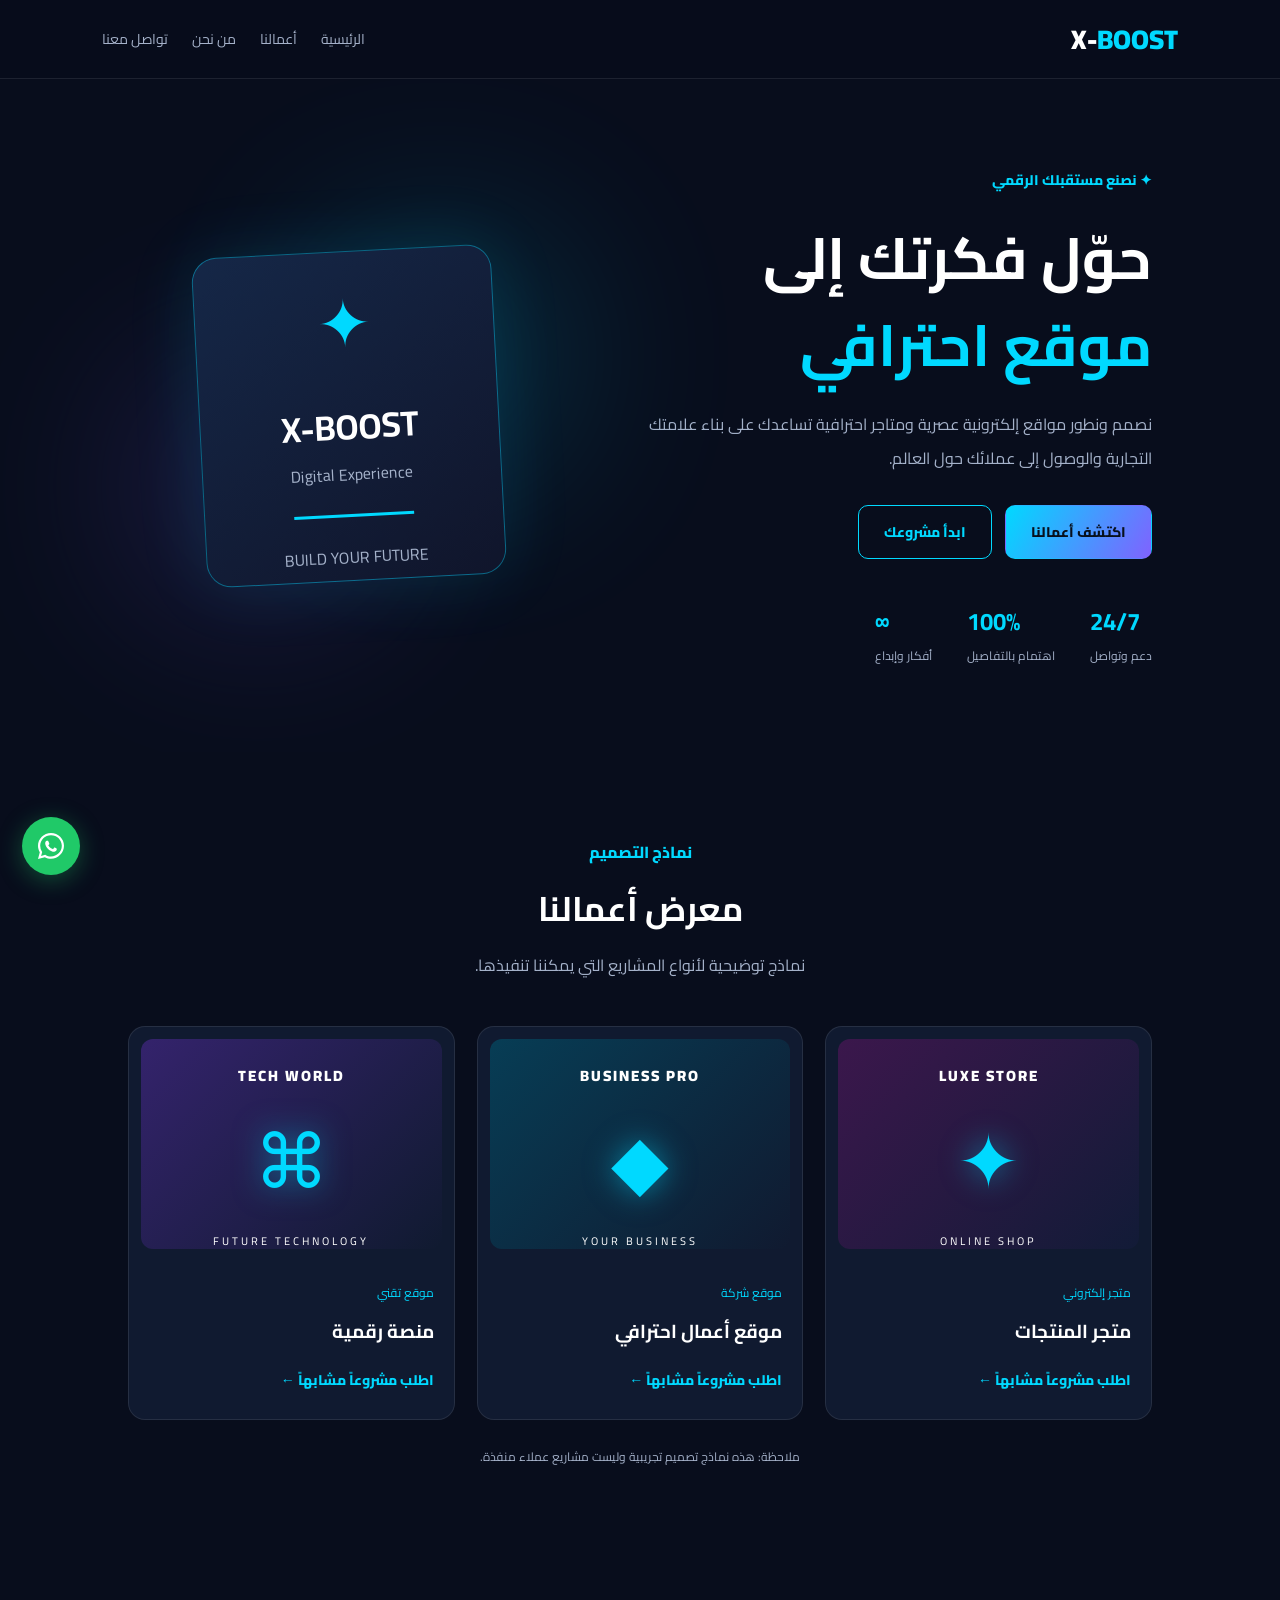
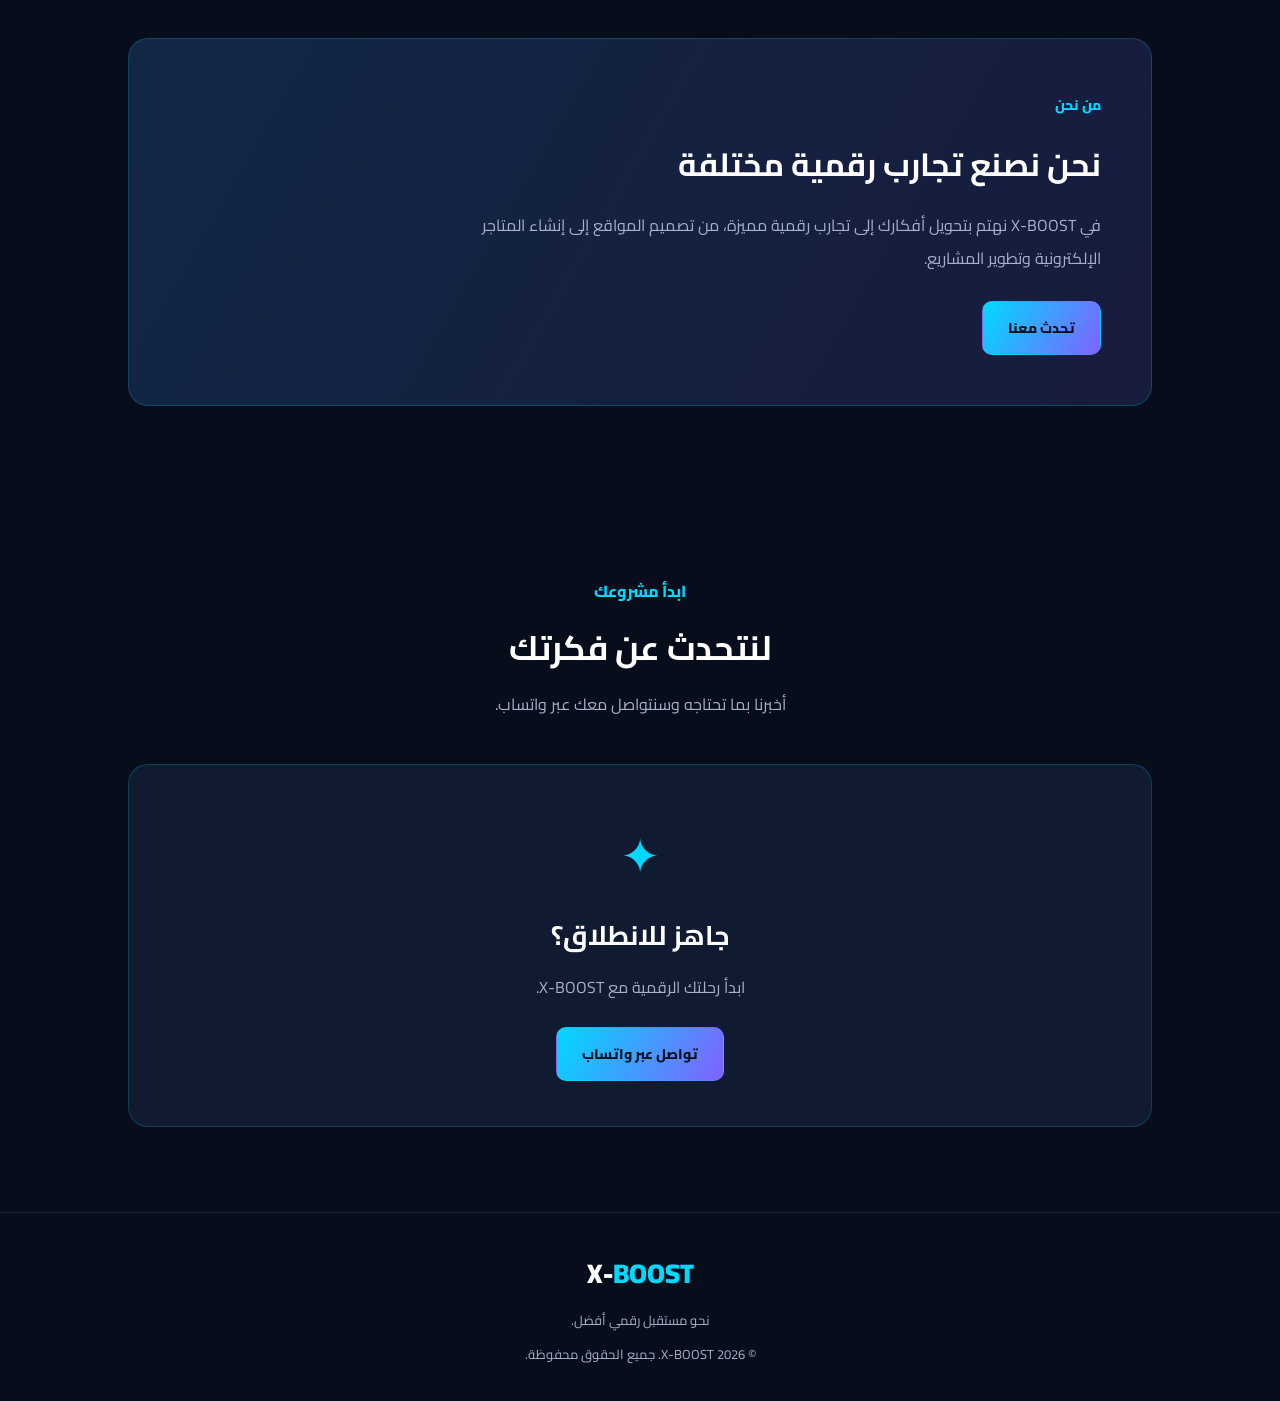
==== index.html @ f18a6586 "Add files via upload" ====
<!DOCTYPE html>
<html lang="ar" dir="rtl">
<head>
  <meta charset="UTF-8">
  <meta name="viewport" content="width=device-width, initial-scale=1.0">
  <meta name="theme-color" content="#080d1c">
  <meta name="referrer" content="no-referrer">
  <meta name="description" content="X-BOOST لتصميم وتطوير المواقع والمتاجر الإلكترونية">
  <title>X-BOOST | Digital Agency</title>

  <link rel="preconnect" href="https://fonts.googleapis.com">
  <link rel="preconnect" href="https://fonts.gstatic.com" crossorigin>
  <link href="https://fonts.googleapis.com/css2?family=Cairo:wght@400;500;600;700;800;900&display=swap" rel="stylesheet">

  <link rel="stylesheet" href="style.css">
</head>

<body>

<header class="header">
  <a href="#home" class="logo">X-<span>BOOST</span></a>

  <button type="button" class="menu-btn" id="menuBtn" aria-label="القائمة" aria-controls="nav" aria-expanded="false">☰</button>

  <nav class="nav" id="nav" aria-label="التنقل الرئيسي">
    <a href="#home">الرئيسية</a>
    <a href="#portfolio">أعمالنا</a>
    <a href="#about">من نحن</a>
    <a href="#contact">تواصل معنا</a>
  </nav>
</header>

<main>

  <!-- HERO -->

  <section class="hero" id="home">
    <div class="hero-content reveal">
      <span class="tag">✦ نصنع مستقبلك الرقمي</span>

      <h1>
        حوّل فكرتك إلى
        <span>موقع احترافي</span>
      </h1>

      <p>
        نصمم ونطور مواقع إلكترونية عصرية ومتاجر احترافية
        تساعدك على بناء علامتك التجارية والوصول إلى عملائك حول العالم.
      </p>

      <div class="hero-buttons">
        <a href="#portfolio" class="main-btn">اكتشف أعمالنا</a>
        <a href="#contact" class="outline-btn">ابدأ مشروعك</a>
      </div>

      <div class="hero-stats">
        <div><strong>24/7</strong><small>دعم وتواصل</small></div>
        <div><strong>100%</strong><small>اهتمام بالتفاصيل</small></div>
        <div><strong>∞</strong><small>أفكار وإبداع</small></div>
      </div>
    </div>

    <div class="hero-visual reveal">
      <div class="visual-card">
        <div class="visual-icon">✦</div>
        <h2>X-BOOST</h2>
        <p>Digital Experience</p>
        <div class="visual-line"></div>
        <span>BUILD YOUR FUTURE</span>
      </div>
      <div class="glow glow-one"></div>
      <div class="glow glow-two"></div>
    </div>
  </section>

  <!-- PORTFOLIO -->

  <section class="section portfolio-section" id="portfolio">
    <div class="section-title reveal">
      <span>نماذج التصميم</span>
      <h2>معرض أعمالنا</h2>
      <p>نماذج توضيحية لأنواع المشاريع التي يمكننا تنفيذها.</p>
    </div>

    <div class="portfolio-grid">

      <article class="portfolio-card reveal">
        <div class="project-preview preview-shop">
          <div class="preview-top">LUXE STORE</div>
          <div class="preview-shape">✦</div>
          <div class="preview-bottom">ONLINE SHOP</div>
        </div>
        <div class="portfolio-info">
          <span>متجر إلكتروني</span>
          <h3>متجر المنتجات</h3>
          <a href="#contact">اطلب مشروعاً مشابهاً ←</a>
        </div>
      </article>

      <article class="portfolio-card reveal">
        <div class="project-preview preview-business">
          <div class="preview-top">BUSINESS PRO</div>
          <div class="preview-shape">◆</div>
          <div class="preview-bottom">YOUR BUSINESS</div>
        </div>
        <div class="portfolio-info">
          <span>موقع شركة</span>
          <h3>موقع أعمال احترافي</h3>
          <a href="#contact">اطلب مشروعاً مشابهاً ←</a>
        </div>
      </article>

      <article class="portfolio-card reveal">
        <div class="project-preview preview-tech">
          <div class="preview-top">TECH WORLD</div>
          <div class="preview-shape">⌘</div>
          <div class="preview-bottom">FUTURE TECHNOLOGY</div>
        </div>
        <div class="portfolio-info">
          <span>موقع تقني</span>
          <h3>منصة رقمية</h3>
          <a href="#contact">اطلب مشروعاً مشابهاً ←</a>
        </div>
      </article>

    </div>

    <p class="demo-note">
      ملاحظة: هذه نماذج تصميم تجريبية وليست مشاريع عملاء منفذة.
    </p>
  </section>

  <!-- ABOUT -->

  <section class="section" id="about">
    <div class="about-box reveal">
      <span class="tag">من نحن</span>
      <h2>نحن نصنع تجارب رقمية مختلفة</h2>
      <p>
        في X-BOOST نهتم بتحويل أفكارك إلى تجارب رقمية مميزة،
        من تصميم المواقع إلى إنشاء المتاجر الإلكترونية وتطوير المشاريع.
      </p>
      <a href="#contact" class="main-btn">تحدث معنا</a>
    </div>
  </section>

  <!-- CONTACT -->

  <section class="section" id="contact">
    <div class="section-title reveal">
      <span>ابدأ مشروعك</span>
      <h2>لنتحدث عن فكرتك</h2>
      <p>أخبرنا بما تحتاجه وسنتواصل معك عبر واتساب.</p>
    </div>

    <div class="contact-box reveal">
      <div class="contact-icon">✦</div>
      <h3>جاهز للانطلاق؟</h3>
      <p>ابدأ رحلتك الرقمية مع X-BOOST.</p>

      <a
        href="https://wa.me/212617872629?text=مرحباً%20X-BOOST،%20أريد%20الاستفسار%20عن%20خدماتكم"
        target="_blank"
        rel="noopener noreferrer"
        class="main-btn">
        تواصل عبر واتساب
      </a>
    </div>
  </section>

</main>

<!-- FLOATING WHATSAPP -->

<a class="whatsapp-float"
   href="https://wa.me/212617872629"
   target="_blank"
   rel="noopener noreferrer"
   aria-label="تواصل معنا عبر واتساب">

  <svg viewBox="0 0 32 32" aria-hidden="true">
    <path fill="currentColor" d="M16 3C8.8 3 3 8.7 3 15.8c0 2.3.6 4.5 1.8 6.5L3 29l6.9-1.8c1.9 1 4 1.5 6.1 1.5 7.2 0 13-5.8 13-12.9C29 8.7 23.2 3 16 3zm0 23.5c-1.9 0-3.8-.5-5.4-1.5l-.4-.2-4.1 1.1 1.1-4-.3-.4a10.5 10.5 0 0 1-1.7-5.7C5.2 9.9 10 5.2 16 5.2s10.8 4.7 10.8 10.6S22 26.5 16 26.5zm5.9-7.9c-.3-.1-1.8-.9-2.1-1-.3-.1-.5-.1-.7.2-.2.3-.8 1-.9 1.2-.2.2-.3.2-.6.1-.3-.1-1.3-.5-2.5-1.5-.9-.8-1.5-1.8-1.7-2.1-.2-.3 0-.4.1-.6l.5-.5c.2-.2.2-.3.3-.5.1-.2 0-.4 0-.5-.1-.1-.7-1.6-1-2.2-.2-.6-.5-.5-.7-.5h-.6c-.2 0-.5.1-.8.4-.3.3-1 1-1 2.5s1 2.9 1.1 3.1c.1.2 2 3.1 4.8 4.3 2.8 1.2 2.8.8 3.3.7.5-.1 1.8-.7 2.1-1.4.3-.7.3-1.3.2-1.4-.1-.2-.3-.3-.6-.4z"/>
  </svg>
</a>

<footer class="footer">
  <a href="#home" class="logo">X-<span>BOOST</span></a>
  <p>نحو مستقبل رقمي أفضل.</p>
  <p>© <span id="year">2026</span> X-BOOST. جميع الحقوق محفوظة.</p>
</footer>

<script src="script.js" defer></script>

</body>
</html>
---- style.css ----
:root {
  --bg: #080d1c;
  --card: #101a30;
  --card-light: #162440;
  --primary: #00d9ff;
  --secondary: #8062ff;
  --white: #ffffff;
  --muted: #a5b2ca;
  --border: rgba(255,255,255,.09);
}

* {
  margin: 0;
  padding: 0;
  box-sizing: border-box;
}

html {
  scroll-behavior: smooth;
  scroll-padding-top: 90px;
}

body {
  font-family: 'Cairo', sans-serif;
  background: var(--bg);
  color: var(--white);
  overflow-x: hidden;
}

a {
  text-decoration: none;
  color: inherit;
}

button {
  font-family: inherit;
}

.header {
  width: 100%;
  min-height: 75px;
  padding: 14px 8%;
  display: flex;
  align-items: center;
  justify-content: space-between;
  background: rgba(8,13,28,.96);
  border-bottom: 1px solid var(--border);
  position: sticky;
  top: 0;
  z-index: 100;
  backdrop-filter: blur(15px);
}

.logo {
  font-size: 27px;
  font-weight: 900;
  direction: ltr;
}

.logo span {
  color: var(--primary);
}

.nav {
  display: flex;
  align-items: center;
  gap: 24px;
}

.nav a {
  color: var(--muted);
  font-size: 14px;
  transition: .3s;
}

.nav a:hover,
.nav a.active {
  color: var(--primary);
}

.menu-btn {
  display: none;
  background: transparent;
  border: 0;
  color: white;
  font-size: 27px;
  cursor: pointer;
}

.hero {
  min-height: 600px;
  padding: 85px 10%;
  display: grid;
  grid-template-columns: 1.2fr 1fr;
  align-items: center;
  gap: 50px;
  position: relative;
  overflow: hidden;
}

.tag {
  color: var(--primary);
  font-weight: 800;
  font-size: 14px;
}

.hero h1 {
  font-size: clamp(36px, 5vw, 58px);
  line-height: 1.5;
  margin: 20px 0;
}

.hero h1 span {
  color: var(--primary);
}

.hero-content > p {
  color: var(--muted);
  line-height: 2.1;
  max-width: 540px;
  margin-bottom: 30px;
}

.hero-buttons {
  display: flex;
  gap: 13px;
  flex-wrap: wrap;
}

.main-btn,
.outline-btn {
  display: inline-flex;
  align-items: center;
  justify-content: center;
  padding: 13px 25px;
  border-radius: 10px;
  font-weight: 800;
  font-size: 14px;
  transition: .3s;
  cursor: pointer;
}

.main-btn {
  background: linear-gradient(120deg,var(--primary),var(--secondary));
  color: #07101d;
  border: 1px solid transparent;
}

.outline-btn {
  border: 1px solid var(--primary);
  color: var(--primary);
  background: transparent;
}

.main-btn:hover,
.outline-btn:hover {
  transform: translateY(-4px);
  box-shadow: 0 8px 30px rgba(0,217,255,.2);
}

.hero-stats {
  display: flex;
  gap: 35px;
  margin-top: 40px;
  flex-wrap: wrap;
}

.hero-stats div {
  display: flex;
  flex-direction: column;
}

.hero-stats strong {
  color: var(--primary);
  font-size: 24px;
  direction: ltr;
}

.hero-stats small {
  color: var(--muted);
  font-size: 12px;
}

.hero-visual {
  min-height: 380px;
  display: flex;
  justify-content: center;
  align-items: center;
  position: relative;
}

.visual-card {
  width: 300px;
  height: 330px;
  border: 1px solid rgba(0,217,255,.4);
  background: linear-gradient(145deg,#152747,#10152b);
  border-radius: 25px;
  display: flex;
  flex-direction: column;
  justify-content: center;
  align-items: center;
  box-shadow: 0 0 70px rgba(0,217,255,.12);
  transform: rotate(-3deg);
  z-index: 2;
  animation: floating 5s ease-in-out infinite;
}

.visual-icon {
  font-size: 65px;
  color: var(--primary);
}

.visual-card h2 {
  font-size: 35px;
  margin-top: 10px;
}

.visual-card p,
.visual-card span {
  color: var(--muted);
}

.visual-line {
  height: 3px;
  width: 120px;
  background: var(--primary);
  margin: 25px;
}

.glow {
  position: absolute;
  width: 220px;
  height: 220px;
  border-radius: 50%;
  filter: blur(100px);
  opacity: .25;
}

.glow-one {
  background: var(--primary);
  top: 20px;
  right: 20px;
}

.glow-two {
  background: var(--secondary);
  bottom: 10px;
  left: 20px;
}

.section {
  padding: 85px 10%;
}

.section-title {
  text-align: center;
  margin-bottom: 45px;
}

.section-title span {
  color: var(--primary);
  font-weight: 800;
}

.section-title h2 {
  font-size: 34px;
  margin: 10px 0;
}

.section-title p {
  color: var(--muted);
  line-height: 1.9;
}

.service-grid,
.portfolio-grid,
.pricing-grid,
.review-grid {
  display: grid;
  grid-template-columns: repeat(2,1fr);
  gap: 22px;
}

.service-card,
.portfolio-card,
.price-card,
.review-card {
  background: var(--card);
  border: 1px solid var(--border);
  border-radius: 17px;
  transition: .35s;
}

.service-card {
  padding: 30px;
}

.service-card:hover,
.portfolio-card:hover,
.price-card:hover,
.review-card:hover {
  transform: translateY(-7px);
  border-color: var(--primary);
}

.service-icon {
  font-size: 36px;
  margin-bottom: 15px;
}

.service-card h3 {
  margin-bottom: 10px;
  font-size: 21px;
}

.service-card p {
  color: var(--muted);
  line-height: 1.9;
  margin-bottom: 20px;
}

.service-card a,
.portfolio-info a {
  color: var(--primary);
  font-weight: 800;
  font-size: 14px;
}

/* PORTFOLIO */

.portfolio-grid {
  grid-template-columns: repeat(3,minmax(0,1fr));
}

.portfolio-card {
  overflow: hidden;
}

.project-preview {
  height: 210px;
  margin: 12px;
  border-radius: 12px;
  display: flex;
  flex-direction: column;
  justify-content: space-between;
  align-items: center;
  padding: 22px;
  overflow: hidden;
}

.preview-shop {
  background: linear-gradient(135deg,#3b174c,#121b37);
}

.preview-business {
  background: linear-gradient(135deg,#073d55,#101a30);
}

.preview-tech {
  background: linear-gradient(135deg,#34236c,#101a30);
}

.preview-top {
  font-size: 15px;
  font-weight: 900;
  letter-spacing: 2px;
}

.preview-shape {
  font-size: 75px;
  color: var(--primary);
  text-shadow: 0 0 30px rgba(0,217,255,.5);
}

.preview-bottom {
  font-size: 11px;
  letter-spacing: 3px;
}

.portfolio-info {
  padding: 15px 20px 25px;
}

.portfolio-info span {
  color: var(--primary);
  font-size: 12px;
}

.portfolio-info h3 {
  margin: 8px 0 15px;
}

.demo-note {
  color: var(--muted);
  text-align: center;
  font-size: 12px;
  margin-top: 25px;
}

/* ABOUT */

.about-box {
  background: linear-gradient(120deg,#122746,#171b3c);
  border: 1px solid rgba(0,217,255,.2);
  padding: 50px;
  border-radius: 20px;
}

.about-box h2 {
  font-size: 32px;
  margin: 15px 0;
}

.about-box p {
  color: var(--muted);
  line-height: 2.1;
  margin-bottom: 25px;
  max-width: 650px;
}

/* PRICING */

.pricing-grid {
  grid-template-columns: repeat(3,minmax(0,1fr));
  align-items: stretch;
}

.price-card {
  padding: 30px 22px;
  position: relative;
}

.price-card.featured {
  border-color: var(--primary);
  background: linear-gradient(160deg,#142d4b,#101a30);
}

.popular-label {
  position: absolute;
  top: -13px;
  left: 20px;
  background: var(--primary);
  color: #07101d;
  font-size: 11px;
  font-weight: 900;
  padding: 5px 12px;
  border-radius: 20px;
}

.price-label {
  color: var(--primary);
  font-size: 13px;
  font-weight: 800;
}

.price-card h3 {
  font-size: 21px;
  margin: 13px 0;
}

.price-description {
  color: var(--muted);
  font-size: 13px;
  min-height: 28px;
}

.price-value {
  font-size: 22px;
  font-weight: 900;
  margin: 25px 0;
  color: var(--primary);
}

.price-card ul {
  list-style: none;
  margin-bottom: 30px;
}

.price-card li {
  color: var(--muted);
  padding: 9px 0;
  font-size: 13px;
  border-bottom: 1px solid var(--border);
}

.price-card .main-btn,
.price-card .outline-btn {
  width: 100%;
}

/* REVIEWS */

.review-card {
  padding: 25px;
}

.review-stars {
  color: #ffc94b;
  letter-spacing: 3px;
  margin-bottom: 15px;
}

.review-card > p {
  color: var(--muted);
  line-height: 1.9;
  font-size: 14px;
  margin-bottom: 25px;
}

.review-user {
  display: flex;
  align-items: center;
  gap: 12px;
}

.avatar {
  width: 42px;
  height: 42px;
  border-radius: 50%;
  background: linear-gradient(135deg,var(--primary),var(--secondary));
  display: grid;
  place-items: center;
  color: #07101d;
  font-weight: 900;
}

.review-user strong,
.review-user small {
  display: block;
}

.review-user strong {
  font-size: 13px;
}

.review-user small {
  color: var(--muted);
  font-size: 11px;
}

/* CONTACT */

.contact-box {
  text-align: center;
  background: var(--card);
  border: 1px solid rgba(0,217,255,.2);
  border-radius: 20px;
  padding: 45px 20px;
}

.contact-icon {
  color: var(--primary);
  font-size: 48px;
  margin-bottom: 10px;
}

.contact-box h3 {
  font-size: 27px;
  margin-bottom: 12px;
}

.contact-box p {
  color: var(--muted);
  margin-bottom: 25px;
}

.contact-box .phone-number {
  margin-top: 20px;
  margin-bottom: 0;
  color: var(--primary);
  font-weight: 800;
}

/* WHATSAPP */

.whatsapp-float {
  position: fixed;
  left: 22px;
  bottom: 25px;
  width: 58px;
  height: 58px;
  background: #20c968;
  color: white;
  display: grid;
  place-items: center;
  border-radius: 50%;
  z-index: 99;
  box-shadow: 0 5px 25px rgba(32,201,104,.35);
  transition: .3s;
  animation: whatsappPulse 2s infinite;
}

.whatsapp-float svg {
  width: 32px;
  height: 32px;
}

.whatsapp-float:hover {
  transform: scale(1.12);
}

/* FOOTER */

.footer {
  padding: 35px 10%;
  text-align: center;
  border-top: 1px solid var(--border);
}

.footer p {
  color: var(--muted);
  margin-top: 10px;
  font-size: 13px;
}

/* ANIMATIONS */

.reveal {
  opacity: 1;
  transform: none;
  transition: opacity .7s ease, transform .7s ease;
}

.reveal.reveal-pending {
  opacity: 0;
  transform: translateY(30px);
}

.reveal.visible {
  opacity: 1;
  transform: translateY(0);
}

a:focus-visible,
button:focus-visible {
  outline: 3px solid var(--primary);
  outline-offset: 4px;
}

button {
  cursor: pointer;
}

@keyframes floating {
  0%,100% { transform: translateY(0) rotate(-3deg); }
  50% { transform: translateY(-15px) rotate(-1deg); }
}

@keyframes whatsappPulse {
  0%,100% { box-shadow: 0 5px 25px rgba(32,201,104,.35); }
  50% { box-shadow: 0 5px 35px rgba(32,201,104,.65); }
}

/* MOBILE */

@media (max-width: 950px) {
  .nav {
    gap: 14px;
  }

  .nav a {
    font-size: 12px;
  }

  .portfolio-grid,
  .pricing-grid {
    grid-template-columns: repeat(2,minmax(0,1fr));
  }
}

@media (max-width: 768px) {
  .header {
    padding: 12px 5%;
  }

  .menu-btn {
    display: block;
  }

  .nav {
    display: none;
    position: absolute;
    top: 75px;
    right: 0;
    width: 100%;
    padding: 25px;
    background: #101a30;
    flex-direction: column;
    align-items: flex-start;
    gap: 18px;
    border-bottom: 1px solid var(--border);
  }

  .nav.active {
    display: flex;
  }

  .nav a {
    font-size: 15px;
  }

  .hero {
    grid-template-columns: 1fr;
    text-align: center;
    padding: 65px 7%;
    gap: 25px;
  }

  .hero-content > p {
    margin-left: auto;
    margin-right: auto;
  }

  .hero-buttons,
  .hero-stats {
    justify-content: center;
  }

  .visual-card {
    width: 260px;
    height: 290px;
  }

  .section {
    padding: 65px 7%;
  }

  .service-grid,
  .portfolio-grid,
  .pricing-grid,
  .review-grid {
    grid-template-columns: 1fr;
  }

  .section-title h2 {
    font-size: 27px;
  }

  .about-box {
    padding: 30px 22px;
  }

  .about-box h2 {
    font-size: 25px;
  }

  .whatsapp-float {
    width: 53px;
    height: 53px;
    left: 15px;
    bottom: 18px;
  }
}

@media (prefers-reduced-motion: reduce) {
  *, *::before, *::after {
    scroll-behavior: auto !important;
    animation: none !important;
    transition: none !important;
  }

  .reveal,
  .reveal.reveal-pending {
    opacity: 1;
    transform: none;
  }
}
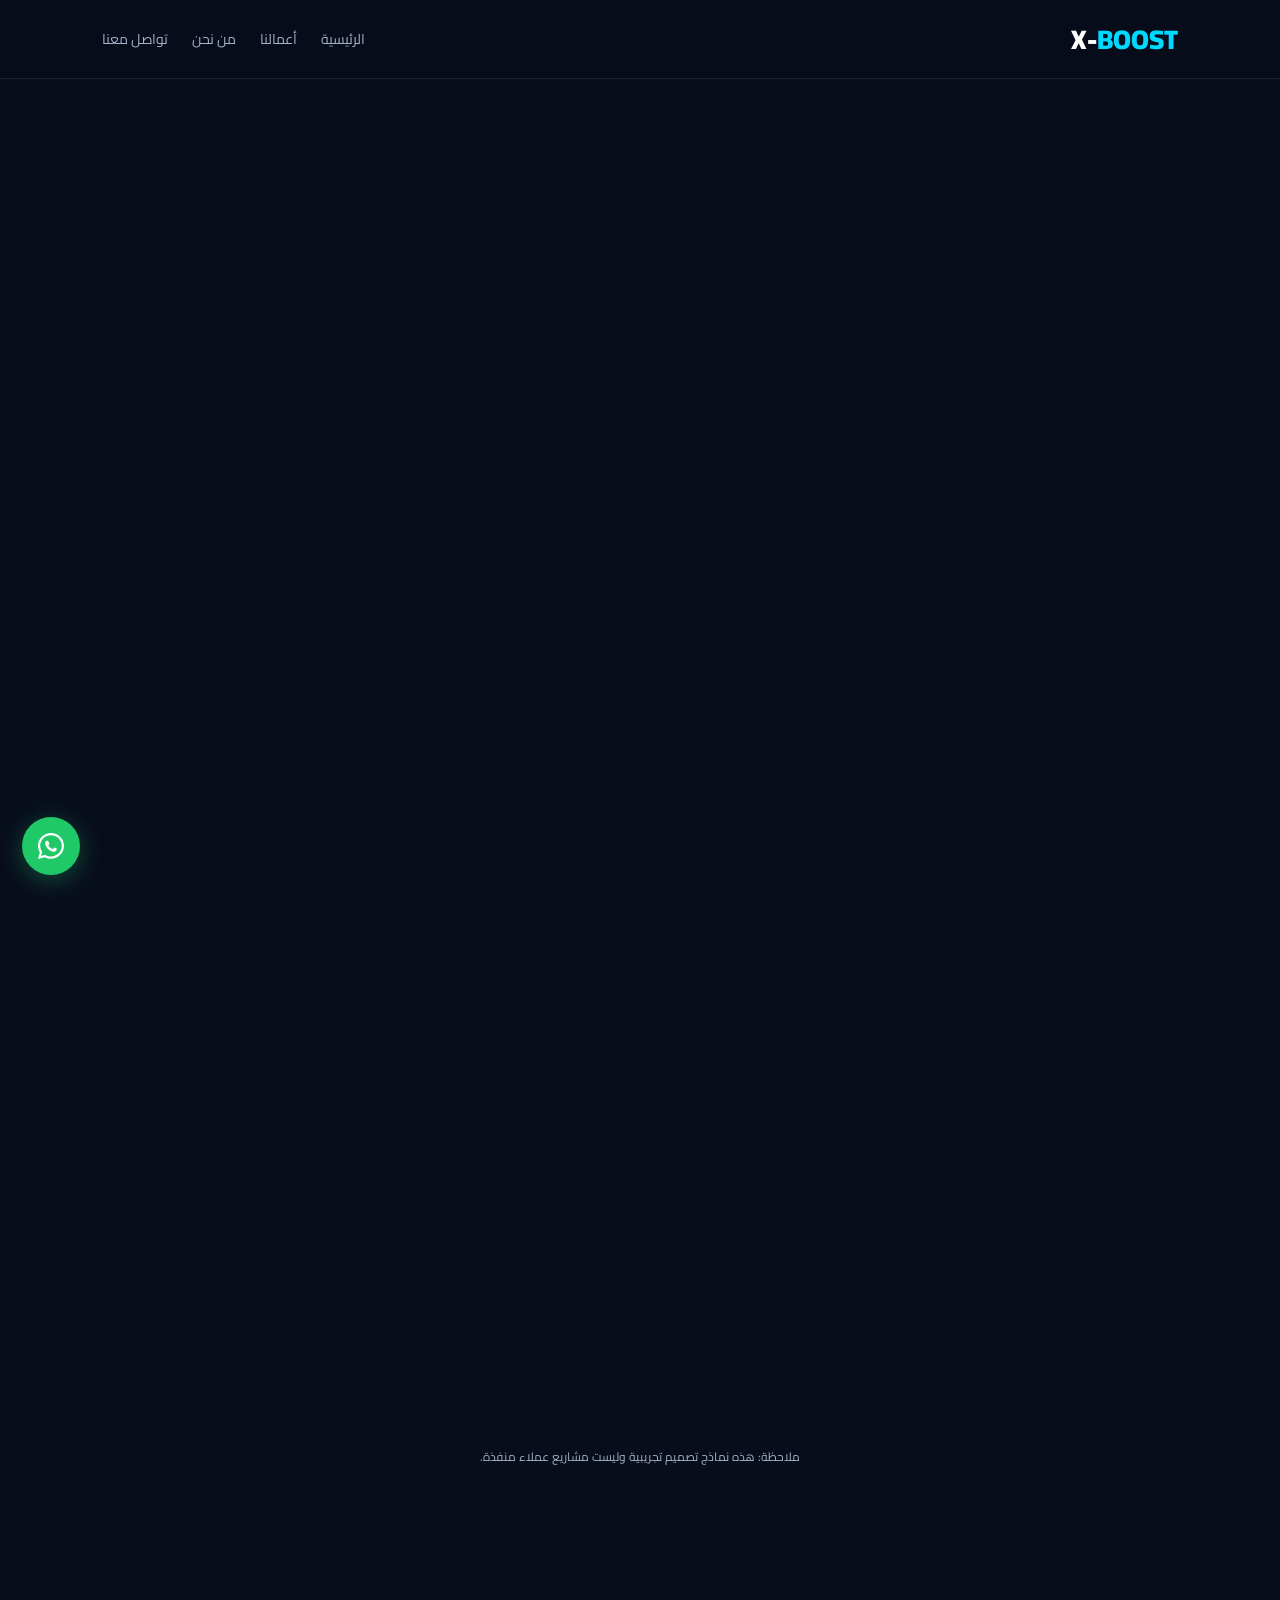
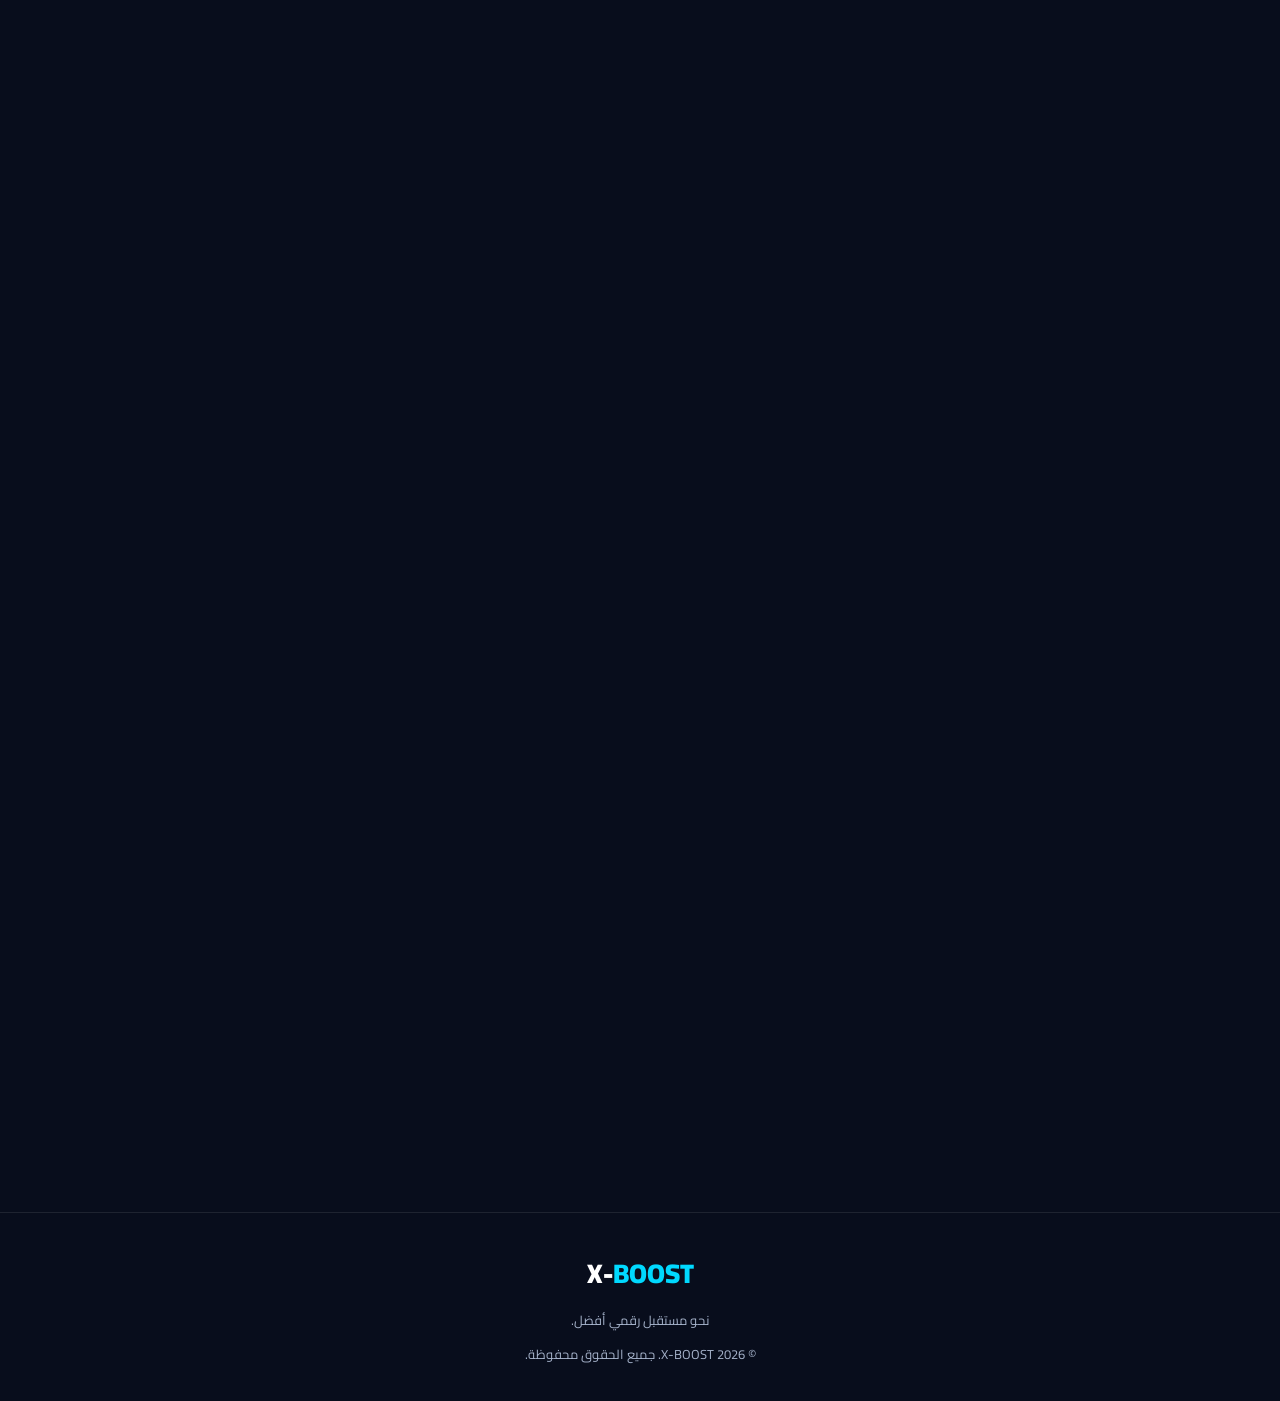
==== commit 3d1325f1: "Add files via upload" ====
--- a/index.html
+++ b/index.html
@@ -1,10 +1,10 @@
+
 <!DOCTYPE html>
 <html lang="ar" dir="rtl">
 <head>
   <meta charset="UTF-8">
   <meta name="viewport" content="width=device-width, initial-scale=1.0">
   <meta name="theme-color" content="#080d1c">
-  <meta name="referrer" content="no-referrer">
   <meta name="description" content="X-BOOST لتصميم وتطوير المواقع والمتاجر الإلكترونية">
   <title>X-BOOST | Digital Agency</title>
 
@@ -20,9 +20,9 @@
 <header class="header">
   <a href="#home" class="logo">X-<span>BOOST</span></a>
 
-  <button type="button" class="menu-btn" id="menuBtn" aria-label="القائمة" aria-controls="nav" aria-expanded="false">☰</button>
+  <button class="menu-btn" id="menuBtn" aria-label="القائمة" aria-expanded="false">☰</button>
 
-  <nav class="nav" id="nav" aria-label="التنقل الرئيسي">
+  <nav class="nav" id="nav">
     <a href="#home">الرئيسية</a>
     <a href="#portfolio">أعمالنا</a>
     <a href="#about">من نحن</a>
@@ -189,7 +189,7 @@
   <p>© <span id="year">2026</span> X-BOOST. جميع الحقوق محفوظة.</p>
 </footer>
 
-<script src="script.js" defer></script>
+<script src="script.js"></script>
 
 </body>
 </html>
--- a/style.css
+++ b/style.css
@@ -3,7 +3,7 @@
   --card: #101a30;
   --card-light: #162440;
   --primary: #00d9ff;
-  --secondary: #8062ff;
+  --secondary: #7657ff;
   --white: #ffffff;
   --muted: #a5b2ca;
   --border: rgba(255,255,255,.09);
@@ -616,29 +616,14 @@
 /* ANIMATIONS */
 
 .reveal {
-  opacity: 1;
-  transform: none;
-  transition: opacity .7s ease, transform .7s ease;
-}
-
-.reveal.reveal-pending {
   opacity: 0;
   transform: translateY(30px);
+  transition: opacity .7s ease, transform .7s ease;
 }
 
 .reveal.visible {
   opacity: 1;
   transform: translateY(0);
-}
-
-a:focus-visible,
-button:focus-visible {
-  outline: 3px solid var(--primary);
-  outline-offset: 4px;
-}
-
-button {
-  cursor: pointer;
 }
 
 @keyframes floating {
@@ -759,8 +744,7 @@
     transition: none !important;
   }
 
-  .reveal,
-  .reveal.reveal-pending {
+  .reveal {
     opacity: 1;
     transform: none;
   }
